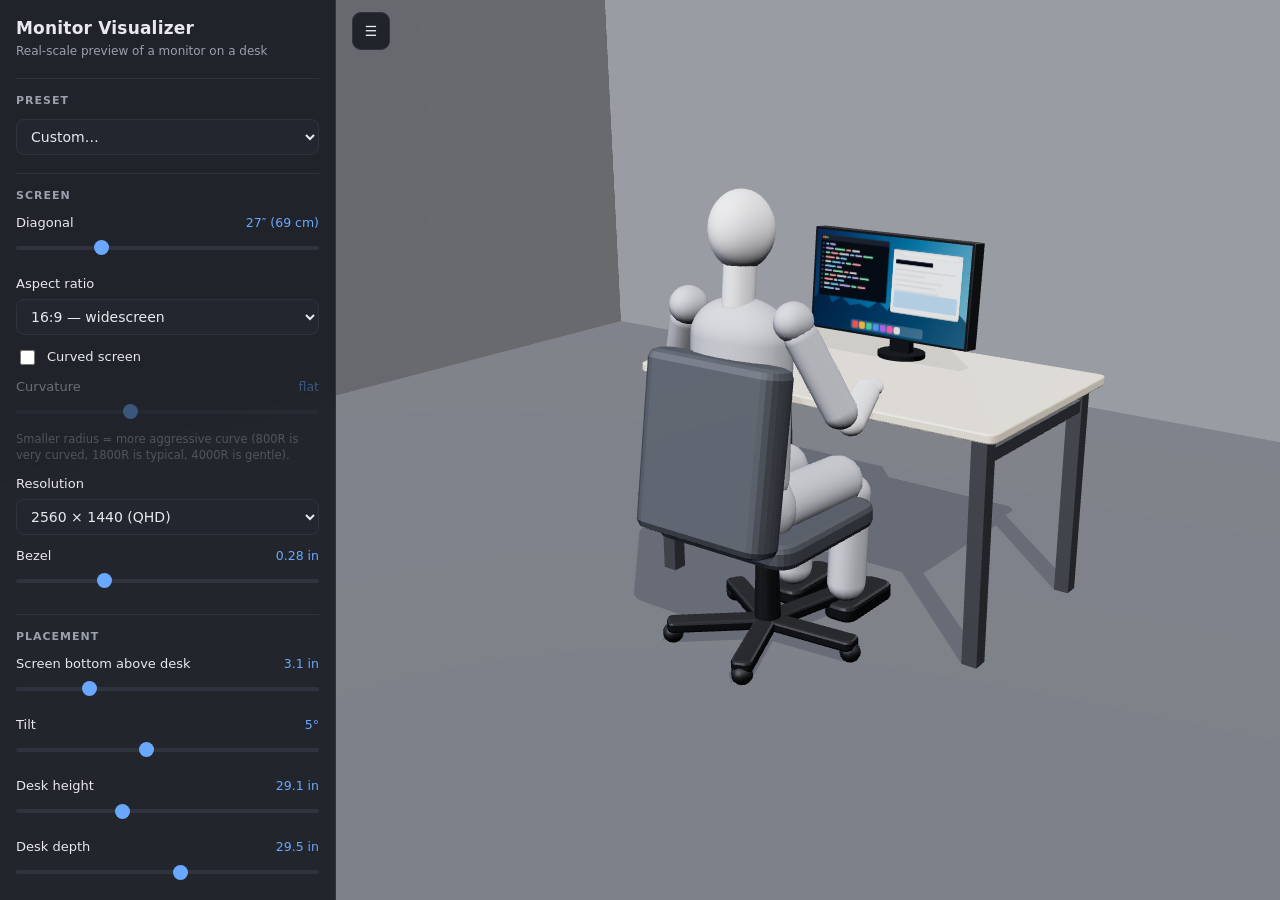
==== index.html @ d5acfda5 "Add real-scale 3D monitor visualizer A static site that renders a monitor at true scale on a desk, w" ====
<!doctype html>
<html lang="en">
<head>
<meta charset="utf-8" />
<meta name="viewport" content="width=device-width, initial-scale=1, viewport-fit=cover" />
<title>Monitor Visualizer — see your screen at real scale</title>
<meta name="description" content="Enter a monitor's diagonal, aspect ratio and curvature and see it at true scale on a desk, with a seated person for reference." />
<link rel="icon" href="data:image/svg+xml,<svg xmlns='http://www.w3.org/2000/svg' viewBox='0 0 32 32'><text y='26' font-size='26'>🖥️</text></svg>" />
<link rel="stylesheet" href="styles.css" />
<script type="importmap">
{
  "imports": {
    "three": "./vendor/three/three.module.js",
    "three/addons/": "./vendor/three/addons/"
  }
}
</script>
</head>
<body>
  <div id="app">
    <canvas id="view"></canvas>

    <div id="loading"><div class="spinner"></div><p>Loading 3D scene…</p></div>

    <button id="panel-toggle" aria-expanded="true" aria-controls="panel" title="Show/hide controls">☰</button>

    <aside id="panel">
      <header>
        <h1>Monitor Visualizer</h1>
        <p class="sub">Real-scale preview of a monitor on a desk</p>
      </header>

      <section>
        <h2>Preset</h2>
        <div class="row">
          <select id="preset" aria-label="Monitor preset"></select>
        </div>
      </section>

      <section>
        <h2>Screen</h2>

        <label class="field">
          <span class="label">Diagonal <output id="diagonal-out"></output></span>
          <input type="range" id="diagonal" min="13" max="65" step="0.5" value="27" />
        </label>

        <label class="field">
          <span class="label">Aspect ratio</span>
          <select id="aspect">
            <option value="4:3">4:3 — classic</option>
            <option value="3:2">3:2</option>
            <option value="16:10">16:10</option>
            <option value="16:9" selected>16:9 — widescreen</option>
            <option value="21:9">21:9 — ultrawide</option>
            <option value="32:9">32:9 — super ultrawide</option>
            <option value="32:10">32:10</option>
          </select>
        </label>

        <label class="field checkbox">
          <input type="checkbox" id="curved" />
          <span>Curved screen</span>
        </label>

        <label class="field" id="curve-field">
          <span class="label">Curvature <output id="curve-out"></output></span>
          <input type="range" id="curve" min="500" max="4000" step="50" value="1800" />
          <span class="hint">Smaller radius = more aggressive curve (800R is very curved, 1800R is typical, 4000R is gentle).</span>
        </label>

        <label class="field">
          <span class="label">Resolution</span>
          <select id="resolution">
            <option value="1920x1080">1920 × 1080 (FHD)</option>
            <option value="2560x1440" selected>2560 × 1440 (QHD)</option>
            <option value="3840x2160">3840 × 2160 (4K UHD)</option>
            <option value="2560x1080">2560 × 1080 (UW FHD)</option>
            <option value="3440x1440">3440 × 1440 (UW QHD)</option>
            <option value="3840x1600">3840 × 1600 (UW QHD+)</option>
            <option value="5120x2160">5120 × 2160 (5K2K)</option>
            <option value="3840x1080">3840 × 1080 (DFHD)</option>
            <option value="5120x1440">5120 × 1440 (DQHD)</option>
            <option value="7680x2160">7680 × 2160 (DUHD)</option>
          </select>
        </label>

        <label class="field">
          <span class="label">Bezel <output id="bezel-out"></output></span>
          <input type="range" id="bezel" min="0" max="25" step="1" value="7" />
        </label>
      </section>

      <section>
        <h2>Placement</h2>

        <label class="field">
          <span class="label">Screen bottom above desk <output id="riser-out"></output></span>
          <input type="range" id="riser" min="0" max="35" step="0.5" value="8" />
        </label>

        <label class="field">
          <span class="label">Tilt <output id="tilt-out"></output></span>
          <input type="range" id="tilt" min="-10" max="25" step="1" value="5" />
        </label>

        <label class="field">
          <span class="label">Desk height <output id="deskHeight-out"></output></span>
          <input type="range" id="deskHeight" min="55" max="110" step="0.5" value="74" />
        </label>

        <label class="field">
          <span class="label">Desk depth <output id="deskDepth-out"></output></span>
          <input type="range" id="deskDepth" min="45" max="100" step="1" value="75" />
        </label>
      </section>

      <section>
        <h2>Person</h2>

        <label class="field">
          <span class="label">Height <output id="personHeight-out"></output></span>
          <input type="range" id="personHeight" min="140" max="210" step="1" value="175" />
        </label>

        <label class="field">
          <span class="label">Eye-to-screen distance <output id="distance-out"></output></span>
          <input type="range" id="distance" min="30" max="150" step="1" value="70" />
        </label>

        <label class="field checkbox">
          <input type="checkbox" id="showPerson" checked />
          <span>Show person &amp; chair</span>
        </label>
      </section>

      <section>
        <h2>View</h2>
        <div class="views" role="group" aria-label="Camera views">
          <button type="button" data-view="orbit" class="active">Orbit</button>
          <button type="button" data-view="eye">Eye level</button>
          <button type="button" data-view="front">Front</button>
          <button type="button" data-view="side">Side</button>
          <button type="button" data-view="top">Top</button>
        </div>

        <label class="field">
          <span class="label">On screen</span>
          <select id="content">
            <option value="desktop" selected>Desktop</option>
            <option value="grid">Test grid</option>
            <option value="photo">Photo</option>
            <option value="game">Game</option>
            <option value="off">Powered off</option>
          </select>
        </label>

        <div class="toggles">
          <label class="field checkbox">
            <input type="checkbox" id="guides" />
            <span>Field-of-view guides</span>
          </label>
          <label class="field checkbox">
            <input type="checkbox" id="units" />
            <span>Metric units</span>
          </label>
        </div>
      </section>

      <section id="stats">
        <h2>Numbers</h2>
        <dl>
          <div><dt>Panel size</dt><dd id="st-size">—</dd></div>
          <div><dt>Screen area</dt><dd id="st-area">—</dd></div>
          <div><dt>Pixel density</dt><dd id="st-ppi">—</dd></div>
          <div><dt>Curve depth</dt><dd id="st-sagitta">—</dd></div>
          <div><dt>Wrap angle</dt><dd id="st-wrap">—</dd></div>
          <div><dt>Horizontal FOV</dt><dd id="st-hfov">—</dd></div>
          <div><dt>Vertical FOV</dt><dd id="st-vfov">—</dd></div>
          <div><dt>Eye vs. screen top</dt><dd id="st-eye">—</dd></div>
        </dl>
        <p class="note" id="st-note"></p>
      </section>

      <footer>
        <button type="button" id="share">Copy shareable link</button>
        <button type="button" id="reset">Reset</button>
        <p class="tip">Drag to orbit · scroll to zoom · right-drag to pan</p>
      </footer>
    </aside>
  </div>

  <script type="module" src="src/main.js"></script>
</body>
</html>
---- styles.css ----
:root {
  --bg: #14161a;
  --panel: #1b1e24;
  --panel-2: #22262e;
  --line: #2e333d;
  --text: #e7e9ee;
  --muted: #9aa1ad;
  --accent: #6aa8ff;
  --accent-2: #47d5a6;
  --radius: 10px;
}

* { box-sizing: border-box; }

html, body {
  margin: 0;
  height: 100%;
  background: var(--bg);
  color: var(--text);
  font: 14px/1.45 ui-sans-serif, system-ui, -apple-system, "Segoe UI", Roboto, Helvetica, Arial, sans-serif;
  overflow: hidden;
}

#app { position: fixed; inset: 0; }

#view { position: absolute; inset: 0; width: 100%; height: 100%; display: block; touch-action: none; }

/* ---------- loading ---------- */
#loading {
  position: absolute; inset: 0; display: grid; place-content: center; gap: 14px;
  justify-items: center; background: var(--bg); color: var(--muted); z-index: 20;
  transition: opacity .4s ease;
}
#loading.hidden { opacity: 0; pointer-events: none; }
.spinner {
  width: 28px; height: 28px; border-radius: 50%;
  border: 2px solid var(--line); border-top-color: var(--accent);
  animation: spin 0.9s linear infinite;
}
@keyframes spin { to { transform: rotate(360deg); } }

/* ---------- panel ---------- */
#panel {
  position: absolute; top: 0; left: 0; bottom: 0; width: 336px; z-index: 10;
  background: color-mix(in srgb, var(--panel) 92%, transparent);
  backdrop-filter: blur(10px);
  border-right: 1px solid var(--line);
  overflow-y: auto; overscroll-behavior: contain;
  padding: 16px 16px 24px;
  transition: transform .25s ease;
}
#panel.collapsed { transform: translateX(-100%); }

#panel header h1 { margin: 0; font-size: 17px; letter-spacing: .2px; }
#panel header .sub { margin: 2px 0 0; color: var(--muted); font-size: 12px; }

#panel section {
  margin-top: 18px; padding-top: 14px; border-top: 1px solid var(--line);
}
#panel h2 {
  margin: 0 0 10px; font-size: 11px; text-transform: uppercase;
  letter-spacing: .09em; color: var(--muted); font-weight: 600;
}

.field { display: block; margin-bottom: 12px; }
.field .label {
  display: flex; justify-content: space-between; align-items: baseline;
  gap: 8px; margin-bottom: 5px; font-size: 13px;
}
.field output { color: var(--accent); font-variant-numeric: tabular-nums; font-size: 12.5px; }
.field .hint { display: block; margin-top: 5px; color: var(--muted); font-size: 11.5px; line-height: 1.35; }

.field.checkbox {
  display: flex; align-items: center; gap: 9px; font-size: 13px; margin-bottom: 10px; cursor: pointer;
}
.field.checkbox input { accent-color: var(--accent); width: 15px; height: 15px; }

.toggles { display: grid; gap: 2px; }

select, button {
  font: inherit; color: var(--text); background: var(--panel-2);
  border: 1px solid var(--line); border-radius: 8px; padding: 8px 10px; width: 100%;
}
select { cursor: pointer; }
select:focus-visible, button:focus-visible, input:focus-visible { outline: 2px solid var(--accent); outline-offset: 1px; }

input[type="range"] {
  -webkit-appearance: none; appearance: none; width: 100%; height: 20px;
  background: transparent; cursor: pointer; margin: 0;
}
input[type="range"]::-webkit-slider-runnable-track {
  height: 4px; border-radius: 3px; background: var(--line);
}
input[type="range"]::-webkit-slider-thumb {
  -webkit-appearance: none; appearance: none; width: 15px; height: 15px; margin-top: -5.5px;
  border-radius: 50%; background: var(--accent); border: 0;
}
input[type="range"]::-moz-range-track { height: 4px; border-radius: 3px; background: var(--line); }
input[type="range"]::-moz-range-thumb { width: 15px; height: 15px; border: 0; border-radius: 50%; background: var(--accent); }

#curve-field.disabled { opacity: .38; pointer-events: none; }

.views { display: grid; grid-template-columns: repeat(3, 1fr); gap: 6px; margin-bottom: 12px; }
.views button { padding: 7px 4px; font-size: 12.5px; }
.views button.active { background: var(--accent); border-color: var(--accent); color: #0d1117; font-weight: 600; }

#stats dl { margin: 0; display: grid; gap: 6px; }
#stats dl > div { display: flex; justify-content: space-between; gap: 10px; font-size: 12.5px; }
#stats dt { color: var(--muted); }
#stats dd { margin: 0; text-align: right; font-variant-numeric: tabular-nums; }
#stats .note { margin: 10px 0 0; font-size: 11.5px; color: var(--accent-2); line-height: 1.4; min-height: 1em; }

#panel footer { margin-top: 18px; padding-top: 14px; border-top: 1px solid var(--line); display: grid; gap: 8px; }
#panel footer button:hover { border-color: var(--accent); }
#panel footer .tip { margin: 4px 0 0; color: var(--muted); font-size: 11.5px; text-align: center; }

#panel-toggle {
  position: absolute; top: 12px; left: 352px; z-index: 11;
  width: 38px; height: 38px; padding: 0; border-radius: 9px;
  background: color-mix(in srgb, var(--panel) 92%, transparent);
  backdrop-filter: blur(10px); cursor: pointer; transition: left .25s ease;
}
#panel.collapsed ~ #panel-toggle,
#panel-toggle.shifted { left: 12px; }

@media (max-width: 720px) {
  #panel { width: min(88vw, 336px); }
  #panel-toggle { left: auto; right: 12px; }
  #panel-toggle.shifted { left: auto; right: 12px; }
}
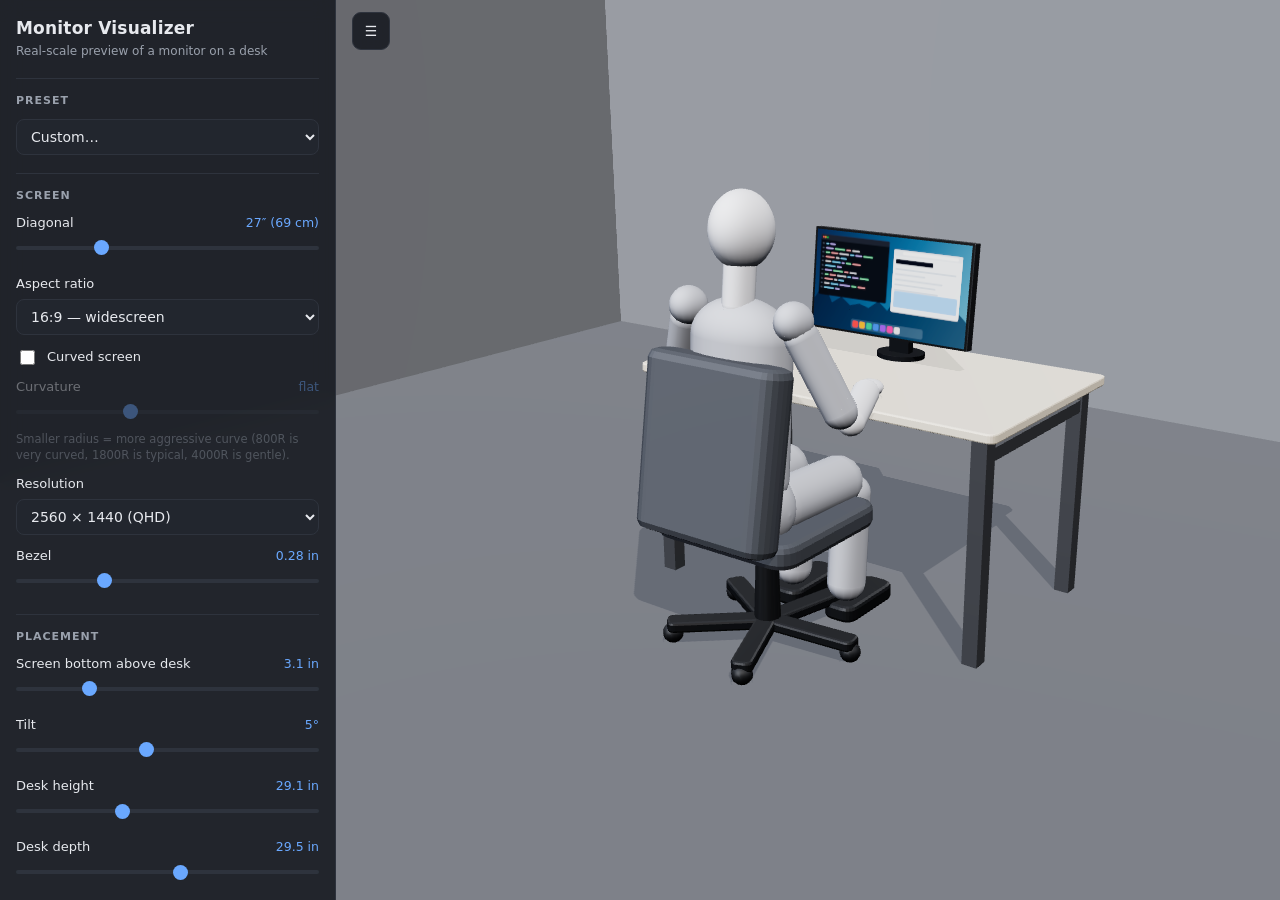
==== commit 33d88458: "Render eye level at a human field of view, thin the panel to 1 inch The eye-level view previously wi" ====
--- a/index.html
+++ b/index.html
@@ -143,6 +143,7 @@
           <button type="button" data-view="side">Side</button>
           <button type="button" data-view="top">Top</button>
         </div>
+        <p class="hint" id="view-hint" hidden></p>
 
         <label class="field">
           <span class="label">On screen</span>
--- a/styles.css
+++ b/styles.css
@@ -68,7 +68,8 @@
   gap: 8px; margin-bottom: 5px; font-size: 13px;
 }
 .field output { color: var(--accent); font-variant-numeric: tabular-nums; font-size: 12.5px; }
-.field .hint { display: block; margin-top: 5px; color: var(--muted); font-size: 11.5px; line-height: 1.35; }
+.field .hint, p.hint { display: block; margin: 5px 0 0; color: var(--muted); font-size: 11.5px; line-height: 1.35; }
+p.hint { margin-bottom: 12px; }
 
 .field.checkbox {
   display: flex; align-items: center; gap: 9px; font-size: 13px; margin-bottom: 10px; cursor: pointer;
